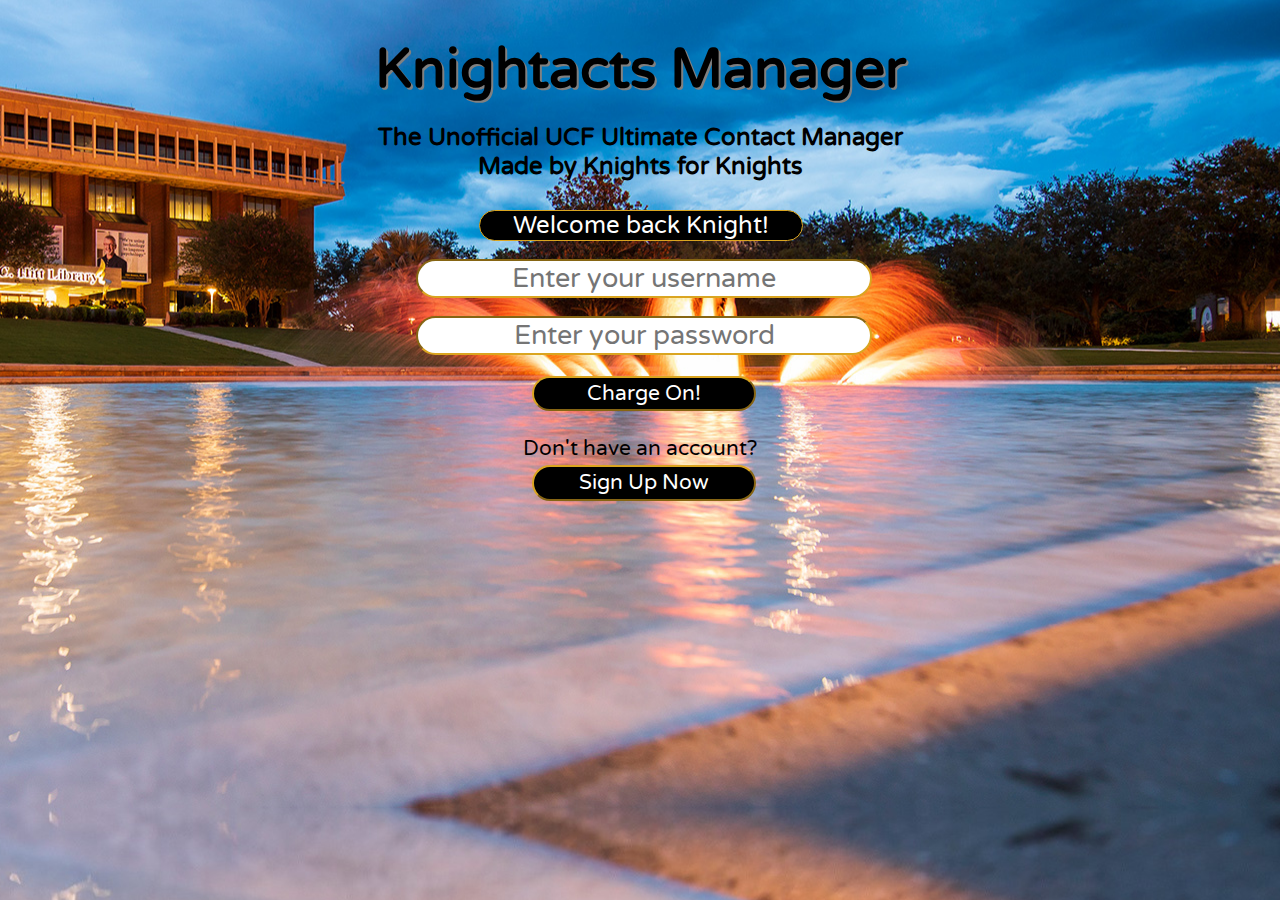
==== index.html @ 1fb314c5 "front end progress" ====
<!DOCTYPE html>
<html>
<head>
    <title>Knightacts Manager</title>
    <script type="text/javascript" src="js/md5.js"></script>  <!--hash file-->
    <script type="text/javascript" src="js/code.js"></script> <!--back end-->
    <link href="css/styles.css" rel="stylesheet" type="text/css">	
    <link href="https://fonts.googleapis.com/css?family=Varela+Round|Calibri" rel="stylesheet">
    
</head>    
<body style =   "background-image: url('images/ucf2.jpg'),url('images/ucf2b.jpg'); 
                background-repeat: no-repeat, repeat-y;
                background-position: center right;">

    <h1 id="title">Knightacts Manager</h1>
    <h2 id="inner-title">The Unofficial UCF Ultimate Contact Manager<br> Made by Knights for Knights</h2>

    <div id="loginDiv">
        <span id="welcome">Welcome back Knight!</span><br>
        <input type="text" id="loginName" placeholder="Enter your username" /><br />
        <input type="password" id="loginPassword" placeholder="Enter your password"/><br />
        <button type="button" id="loginButton" class="buttons" onclick="doLogin();"> Charge On! </button><br>
        <span id="createAccount"><br>Don't have an account?</span><br>
        <button type="button" id="signup" class="buttons" onclick="doSignUp();"> Sign Up Now </button>
        <span id="loginResult"></span> <!--error-->
    </div>
    
</body>
</html>
---- css/styles.css ----
body
{
    background-color: darkblue;
    background-position: top left;
    margin: 0;
    padding: 0;
    overflow: hidden;
}

#title 
{
    font-size: 55px;
    font-family: 'Varela Round', 'Calibri', Arial;
    text-align: center;
    color:black;
    width: 100%;
    text-shadow: 2px 2px gray;
    margin-bottom: 1.5%;
}

#white-title
{
    font-size: 55px;
    font-family: 'Varela Round', 'Calibri', Arial;
    text-align: center;
    color:white;
    text-shadow: 2px 3px black;
    width: 100%;
    margin-bottom: 1.5%;
}

#inner-title
{
    font-family: 'Varela Round', 'Calibri', Arial;
    text-align: center;
    color: black;
    width: 100%;
    margin-bottom: 2%;
}

#loginDiv
{
    font-size: 30px;
    width: 70%;
    margin: auto;
}

#loggedInDiv
{
    font-size: 30px;
    width: 70%;
    margin-left: 15%;
    padding: 25px;
    background-color: #b2b2b2;
}

#accessUIDiv
{
    font-size: 30px;
    width: 70%;
    margin-left: 15%;
    padding: 25px;
    background-color: #b2b2b2;
}

.buttons
{
    font-size: 0.7em;
    font-family: 'Varela Round', 'Calibri', Arial;
    text-align: center;
    color: white;
    background-color: black;
    border-radius: 50px;
    border-color: goldenrod;
    outline: 0;
    height: 1.7em;
    width: 8em;
    margin-left: 38%;
    
    width: 25%;
}

.buttons:hover
{
    color: #FFFFFF;
    background-color: goldenrod;
    opacity: 95%;
}

#loginName
{
    font-size: 27px;
}
#loginPassword
{
	font-size: 27px;
}
#searchText
{
	font-size: 30px;
}
#colorText
{
	font-size: 30px;
}

input[type="text"],input[type="password"]
{
    border-radius: 25px;
    border-color: goldenrod;
    background-color: white;
    text-align: center;
    width: 50%;
    margin-left: 25%;
    margin-bottom: 2%;
    font-size: 0.5em;
    outline: 0;
    font-family: 'Varela Round', 'Calibri', Arial;
}

#welcome
{
    border-radius: 20px;
    border-width: 50%;
    border-bottom: 1.3px solid goldenrod;
    border-top: 1.3px solid goldenrod;
    border-left: 1px solid goldenrod;
    border-right: 1px solid goldenrod;
    display: inline-block;
    background-color: black;
    font-size: 0.8em;
    width: 36%;
    text-align: center;
    margin-left: 32%;
    margin-bottom: 2%;
    font-family: 'Varela Round', 'Calibri', Arial;
    color: white;
}

#createAccount
{
    display: inline-block;
    width: 90%;
    margin-left: 5%;
    font-size: 0.7em;
    text-align: center;
    font-family: 'Varela Round', 'Calibri', Arial;
    color: black;
}

#haveAccount
{
    display: inline-block;
    width: 90%;
    margin-left: 5%;
    font-size: 0.7em;
    text-align: center;
    font-family: 'Varela Round', 'Calibri', Arial;
    color: white;
    text-shadow: 1px 1px black;
}

#loginResult
{
    display: inline-block;
    font-size: 0.8em;
    width: 90%;
    text-align: center;
    margin-left: 5%;
    margin-bottom: 2%;
    font-family: 'Varela Round', 'Calibri', Arial;
    color: #95060a;
}

#userName
{
    display: inline-block;
    width: 80%;
    margin-left: 10%;
    text-align: center;
}

#logoutButton
{
    width: 20%;
    margin-left: 40%;
}

select
{
    width: 30%;
    margin-left: 35%;
    margin-top: 2%;
    font-size: 0.75em;
    font-family: 'Varela Round', 'Calibri', Arial;
}

#colorSearchResult
{
    display: none;
}

#colorAddResult
{
    display: inline-block;
    font-size: 0.8em;
    width: 90%;
    text-align: center;
    margin-left: 5%;
    margin-top: 2%;
    margin-bottom: 1%;
    font-family: 'Varela Round', 'Calibri', Arial;
    color: #95060a;
}
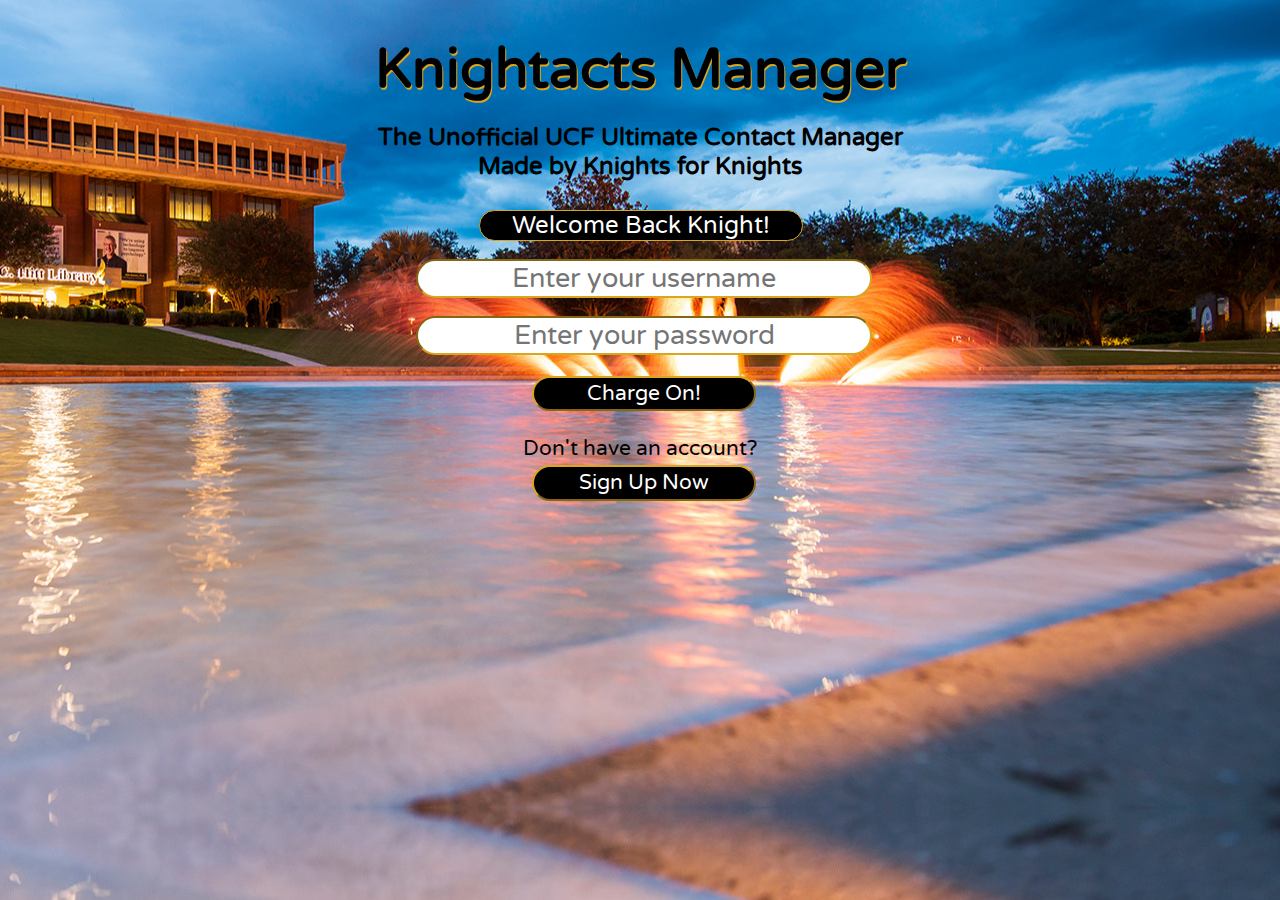
==== commit 0bfd83f8: "Merge branch 'master' into api" ====
--- a/index.html
+++ b/index.html
@@ -16,7 +16,7 @@
     <h2 id="inner-title">The Unofficial UCF Ultimate Contact Manager<br> Made by Knights for Knights</h2>
 
     <div id="loginDiv">
-        <span id="welcome">Welcome back Knight!</span><br>
+        <span id="welcome">Welcome Back Knight!</span><br>
         <input type="text" id="loginName" placeholder="Enter your username" /><br />
         <input type="password" id="loginPassword" placeholder="Enter your password"/><br />
         <button type="button" id="loginButton" class="buttons" onclick="doLogin();"> Charge On! </button><br>
--- a/css/styles.css
+++ b/css/styles.css
@@ -1,8 +1,11 @@
 
 body
 {
-    background-color: darkblue;
-    background-position: top left;
+    background-color: darkblue; /*back-up color if pictures don't load*/
+    background-image: url('../images/ucf1.jpg'),url('../images/ucf1b.jpg'); 
+	background-repeat: no-repeat, repeat-y;
+	background-position-x: 50%;
+    background-position-y: 20%;
     margin: 0;
     padding: 0;
     overflow: hidden;
@@ -15,18 +18,7 @@
     text-align: center;
     color:black;
     width: 100%;
-    text-shadow: 2px 2px gray;
-    margin-bottom: 1.5%;
-}
-
-#white-title
-{
-    font-size: 55px;
-    font-family: 'Varela Round', 'Calibri', Arial;
-    text-align: center;
-    color:white;
-    text-shadow: 2px 3px black;
-    width: 100%;
+    text-shadow: 1px 2px goldenrod;
     margin-bottom: 1.5%;
 }
 
@@ -39,34 +31,37 @@
     margin-bottom: 2%;
 }
 
-#loginDiv
+#loginDiv /*Welcome back Knight!*/
 {
     font-size: 30px;
     width: 70%;
     margin: auto;
 }
 
-#loggedInDiv
-{
-    font-size: 30px;
-    width: 70%;
-    margin-left: 15%;
+#accessUIDiv /* big block in main contact page*/
+{
+    border-radius: 2em;
+    font-size: 30px;
+    width: 80%;
+    margin-top: 2%;
+    margin-left: 8%;
+    align-self: center;
     padding: 25px;
-    background-color: #b2b2b2;
-}
-
-#accessUIDiv
-{
-    font-size: 30px;
-    width: 70%;
-    margin-left: 15%;
-    padding: 25px;
-    background-color: #b2b2b2;
+    background-color: goldenrod;
+}
+
+#searchOrAdd
+{
+    border-radius: 2em;
+    font-size: 30px;
+    width: 80%;
+    margin-left: 8%;
+    align-self: center;
 }
 
 .buttons
 {
-    font-size: 0.7em;
+    font-size: 70%;
     font-family: 'Varela Round', 'Calibri', Arial;
     text-align: center;
     color: white;
@@ -96,13 +91,34 @@
 {
 	font-size: 27px;
 }
-#searchText
-{
-	font-size: 30px;
-}
-#colorText
-{
-	font-size: 30px;
+#searchBar
+{
+    background: url(../images/search_icon.png) no-repeat scroll .5px .5px;
+    background-color: white;
+    background-size: 40px 40px;
+    background-repeat: no-repeat; 
+    padding-left:45px;
+    font-size: 30px;
+    text-align: justify;
+    display: inline-block;
+}
+
+
+#addContact
+{
+    width: 20%;
+}
+
+#contact
+{
+    border-radius: 2em;
+    font-size: 30px;
+    width: 80%;
+    margin-top: 2%;
+    margin-left: 8%;
+    align-self: center;
+    padding: 25px;
+    background-color: goldenrod;
 }
 
 input[type="text"],input[type="password"]
@@ -157,11 +173,10 @@
     font-size: 0.7em;
     text-align: center;
     font-family: 'Varela Round', 'Calibri', Arial;
-    color: white;
-    text-shadow: 1px 1px black;
-}
-
-#loginResult
+    color:black;
+}
+
+#loginResult /* I'm not sure what this does*/
 {
     display: inline-block;
     font-size: 0.8em;
@@ -183,9 +198,72 @@
 
 #logoutButton
 {
-    width: 20%;
+    border-radius:20%;
+    width: 10%;
     margin-left: 40%;
-}
+    width: 5em;
+    height: 3.5em;
+    margin-left: 38%;
+    border-color: transparent;
+    background-color: transparent;
+    background-repeat: no-repeat;
+    background-size: 50px 50px;
+    height: 60px;  
+    width: 60px;
+    position:absolute;
+    top:1%;
+    right:1%;
+    background-image: url('../images/logOut.png');
+}
+
+#logoutButton:hover
+{
+    background-color: goldenrod;
+    border-color: gray;
+    opacity: 100%;
+}
+
+#buttonDiv
+{
+    margin-top: 2%;
+    margin-left: 10%;
+    width:80%;
+    text-align: left;
+    background-color: transparent;
+}
+
+.inner
+{
+    margin-left: 12%;
+    font-family: 'Varela Round', 'Calibri', Arial;
+    font-size: 150%;
+    display: inline-block;
+    width: 20em;
+    margin-right: -30%;
+    text-size-adjust: 30%;
+}
+
+.inner-2
+{
+    margin-left: 5%;
+    font-family: 'Varela Round', 'Calibri', Arial;
+    font-size: 150%;
+    display: inline-block;
+    width: 20em;
+    margin-right: -30%;
+    text-size-adjust: 30%;
+}
+
+#searchOrAdd
+{
+    border-radius: 0;
+    margin-top: 2%;
+    margin-left: 0;
+    width:100%;
+    background-color: red;
+}
+
+
 
 select
 {
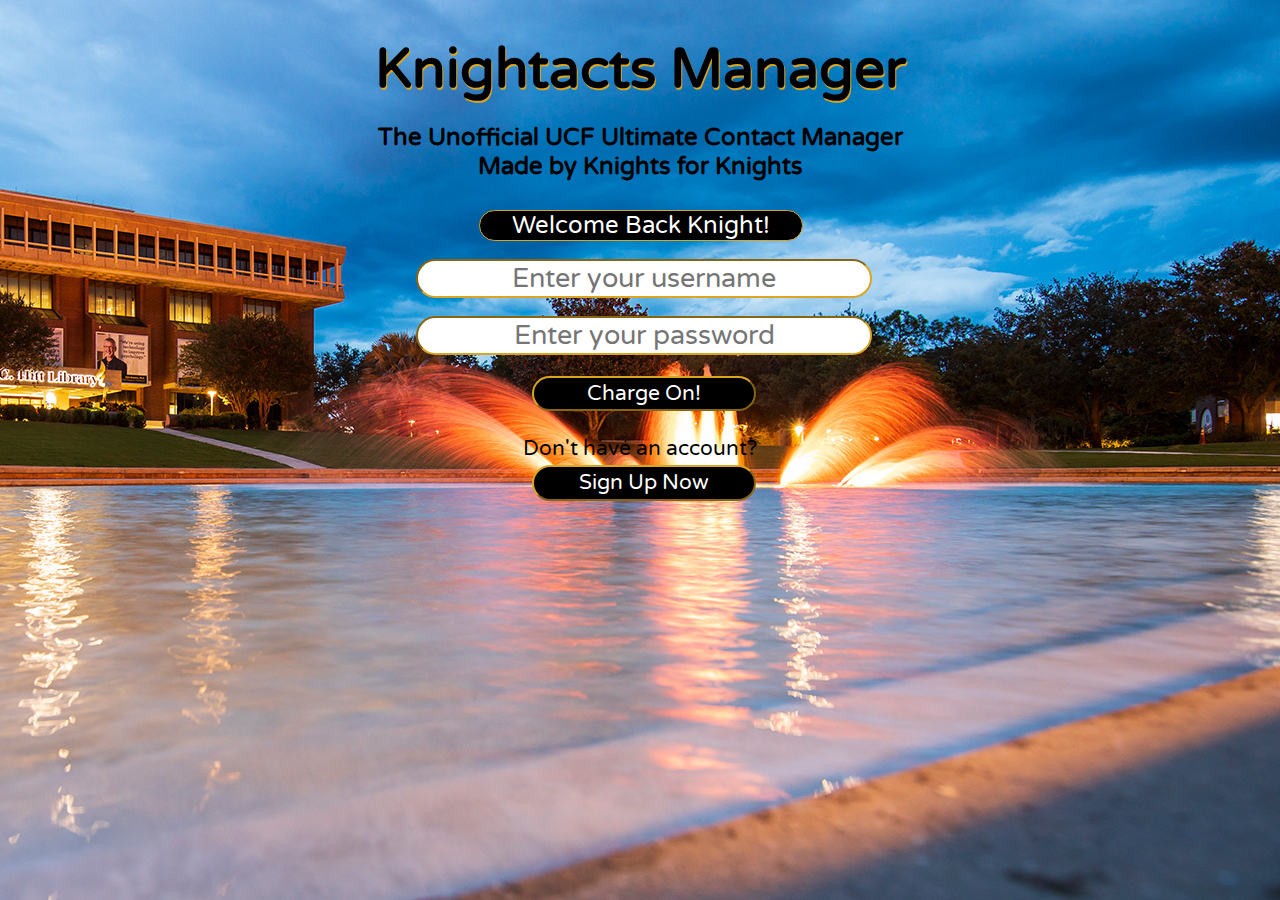
==== commit e5288a91: "updated IDs and linked some buttons" ====
--- a/index.html
+++ b/index.html
@@ -3,14 +3,14 @@
 <head>
     <title>Knightacts Manager</title>
     <script type="text/javascript" src="js/md5.js"></script>  <!--hash file-->
-    <script type="text/javascript" src="js/code.js"></script> <!--back end-->
+    <script type="text/javascript" src="js/Javascript.js"></script> <!--back end-->
     <link href="css/styles.css" rel="stylesheet" type="text/css">	
     <link href="https://fonts.googleapis.com/css?family=Varela+Round|Calibri" rel="stylesheet">
     
 </head>    
 <body style =   "background-image: url('images/ucf2.jpg'),url('images/ucf2b.jpg'); 
-                background-repeat: no-repeat, repeat-y;
-                background-position: center right;">
+                 background-repeat: no-repeat, repeat-y;
+                 background-position: top -170px  right;">
 
     <h1 id="title">Knightacts Manager</h1>
     <h2 id="inner-title">The Unofficial UCF Ultimate Contact Manager<br> Made by Knights for Knights</h2>
@@ -21,7 +21,7 @@
         <input type="password" id="loginPassword" placeholder="Enter your password"/><br />
         <button type="button" id="loginButton" class="buttons" onclick="doLogin();"> Charge On! </button><br>
         <span id="createAccount"><br>Don't have an account?</span><br>
-        <button type="button" id="signup" class="buttons" onclick="doSignUp();"> Sign Up Now </button>
+        <button type="button" id="signup" class="buttons" onclick="moveToSignUp();"> Sign Up Now </button>
         <span id="loginResult"></span> <!--error-->
     </div>
     
--- a/css/styles.css
+++ b/css/styles.css
@@ -5,10 +5,10 @@
     background-image: url('../images/ucf1.jpg'),url('../images/ucf1b.jpg'); 
 	background-repeat: no-repeat, repeat-y;
 	background-position-x: 50%;
-    background-position-y: 20%;
+    background-position-y: -50px;
     margin: 0;
-    padding: 0;
-    overflow: hidden;
+    padding: 0;  
+    overflow-x: hidden;
 }
 
 #title 
@@ -31,32 +31,11 @@
     margin-bottom: 2%;
 }
 
-#loginDiv /*Welcome back Knight!*/
+#loginDiv /*: Welcome back Knight!*/
 {
     font-size: 30px;
     width: 70%;
     margin: auto;
-}
-
-#accessUIDiv /* big block in main contact page*/
-{
-    border-radius: 2em;
-    font-size: 30px;
-    width: 80%;
-    margin-top: 2%;
-    margin-left: 8%;
-    align-self: center;
-    padding: 25px;
-    background-color: goldenrod;
-}
-
-#searchOrAdd
-{
-    border-radius: 2em;
-    font-size: 30px;
-    width: 80%;
-    margin-left: 8%;
-    align-self: center;
 }
 
 .buttons
@@ -72,8 +51,9 @@
     height: 1.7em;
     width: 8em;
     margin-left: 38%;
-    
+    /* Fix text spilling out of button resizing issue*/
     width: 25%;
+    cursor: pointer;
 }
 
 .buttons:hover
@@ -83,45 +63,36 @@
     opacity: 95%;
 }
 
-#loginName
+#loginName,#loginPassword, #signupText, #signupPassword
 {
     font-size: 27px;
 }
-#loginPassword
-{
-	font-size: 27px;
-}
+
+#addContact /*button*/
+{
+    width: 90%;
+    border-color: gold;
+    display: inline-block;
+    margin-top: 4%;
+}
+
 #searchBar
 {
     background: url(../images/search_icon.png) no-repeat scroll .5px .5px;
     background-color: white;
-    background-size: 40px 40px;
+    border-width: 2.5px;
+    border-color: gold;
+    background-size: 35px 33px;
     background-repeat: no-repeat; 
     padding-left:45px;
-    font-size: 30px;
+    font-size: 26px;
     text-align: justify;
     display: inline-block;
-}
-
-
-#addContact
-{
-    width: 20%;
-}
-
-#contact
-{
-    border-radius: 2em;
-    font-size: 30px;
-    width: 80%;
-    margin-top: 2%;
-    margin-left: 8%;
-    align-self: center;
-    padding: 25px;
-    background-color: goldenrod;
-}
-
-input[type="text"],input[type="password"]
+    width: 55%;
+    margin-top: 1.5%;
+}
+
+input[type="text"], input[type="password"]
 {
     border-radius: 25px;
     border-color: goldenrod;
@@ -135,7 +106,7 @@
     font-family: 'Varela Round', 'Calibri', Arial;
 }
 
-#welcome
+#welcome /*for log in page*/
 {
     border-radius: 20px;
     border-width: 50%;
@@ -154,7 +125,7 @@
     color: white;
 }
 
-#createAccount
+#createAccount, #haveAccount
 {
     display: inline-block;
     width: 90%;
@@ -165,17 +136,6 @@
     color: black;
 }
 
-#haveAccount
-{
-    display: inline-block;
-    width: 90%;
-    margin-left: 5%;
-    font-size: 0.7em;
-    text-align: center;
-    font-family: 'Varela Round', 'Calibri', Arial;
-    color:black;
-}
-
 #loginResult /* I'm not sure what this does*/
 {
     display: inline-block;
@@ -199,10 +159,6 @@
 #logoutButton
 {
     border-radius:20%;
-    width: 10%;
-    margin-left: 40%;
-    width: 5em;
-    height: 3.5em;
     margin-left: 38%;
     border-color: transparent;
     background-color: transparent;
@@ -232,7 +188,22 @@
     background-color: transparent;
 }
 
-.inner
+#searchOrAdd
+{
+    font-family: 'Varela Round', 'Calibri', Arial;
+    font-size: 30px;
+    border-radius: .5em;
+    margin: auto;
+    width:80%;
+    font-size: 30px;
+    background-color: black;
+    padding : 15px;
+    padding-left: 1%;
+    box-shadow: 5px 10px 8px black;
+    border-radius: .5em .5em 0 0;
+}
+
+.inner /* for 2 buttons on same line*/
 {
     margin-left: 12%;
     font-family: 'Varela Round', 'Calibri', Arial;
@@ -243,7 +214,7 @@
     text-size-adjust: 30%;
 }
 
-.inner-2
+.inner-2 /* for 3 buttons on same line*/
 {
     margin-left: 5%;
     font-family: 'Varela Round', 'Calibri', Arial;
@@ -254,32 +225,14 @@
     text-size-adjust: 30%;
 }
 
-#searchOrAdd
-{
-    border-radius: 0;
-    margin-top: 2%;
-    margin-left: 0;
-    width:100%;
-    background-color: red;
-}
-
-
-
-select
-{
-    width: 30%;
-    margin-left: 35%;
-    margin-top: 2%;
-    font-size: 0.75em;
-    font-family: 'Varela Round', 'Calibri', Arial;
-}
-
-#colorSearchResult
+/* EDIT THIS*/
+
+#colorSearchResult /* I'm not sure what this does*/
 {
     display: none;
 }
 
-#colorAddResult
+#contactAddResult, #contactEditResult/* for error msg*/
 {
     display: inline-block;
     font-size: 0.8em;
@@ -291,3 +244,148 @@
     font-family: 'Varela Round', 'Calibri', Arial;
     color: #95060a;
 }
+
+#notesContact /*The text box in add/edit contact*/
+{
+    font-family: 'Varela Round', 'Calibri', Arial;
+    width: 85%;
+    border: 2px solid black;
+    border-radius: 4px;
+    outline: 0;
+    padding-left: 2%;
+    margin-top: 4%;
+    margin-left: 12%;
+    resize: none;
+    font-size: 0.5em;
+    max-height: 400%;
+    box-sizing: border-box;
+    -moz-box-sizing: border-box;
+    -webkit-border-image: border-box;
+    border-image: auto;
+    height: 70px;
+}
+
+.container /*The yellow add/edit contact box*/
+{
+    font-family: 'Varela Round', 'Calibri', Arial;
+    border-radius: .5em;
+    font-size: 25px;
+    width: 50%;
+    margin-top: 2%;
+    margin: auto;
+    padding : 15px;
+    padding-left: 1%;
+    background-color: goldenrod;
+    box-shadow: 5px 10px 8px black;
+}
+
+.container2 /*The list of contacts box*/
+{
+    font-family: 'Varela Round', 'Calibri', Arial;
+    border-radius: 0 0 .5em 0.5em;
+    font-size: 25px;
+    width: 80%;
+    margin-top: 2%;
+    margin: auto;
+    padding : 15px;
+    padding-left: 1%;
+    background-color: goldenrod;
+    box-shadow: 5px 10px 8px black;
+    align-items: center;
+}
+
+.row:after /* 2 column formatting for contacts*/
+{
+    content: "";
+    display: table;
+    clear: both;
+}
+
+label 
+{
+    padding-left: 8%;
+    padding-top: 6%;
+    display: inline-block;
+}
+
+.col-left
+{
+    float: left;
+    width: 40%;
+    margin-top: 2px;
+    margin-right: -10%;
+}
+  
+.col-right 
+{
+    font-size: 150%;
+    float: left;
+    margin-top: 2px;
+    width: 70%;
+    margin-right: 0;
+}
+
+#required /* I'm not sure what this does*/
+{
+    font-family: 'Varela Round', 'Calibri', Arial;
+    color: darkred;
+    font-size: 0.6em;
+}
+
+#firstNameText, #lastNameText, #emailContact, #phoneNumber, #addressContact /*contact input fields*/
+{
+    border-color: black;
+    padding-left: 3.5%;
+    text-align: justify;
+    font-size-adjust: initial;
+    width: 80%;
+    margin-left: 12%;
+    margin-bottom: 2%;
+    font-size: 0.5em;
+    outline: 0;
+    font-family: 'Varela Round', 'Calibri', Arial;
+}
+
+/* for black bar formatting */
+.left 
+{
+    float: left;
+    width: 25%;
+}
+  
+.right 
+{
+    float: left;
+    width: 75%;
+    margin-left: 0;
+}
+
+.container2 button 
+{
+    margin: auto;
+    font-family: 'Varela Round', 'Calibri', Arial;
+    font-size: 0.9em;
+    border-radius: 0.5em;
+    background-color: black; /* Green background */
+    border: 1px solid white; /* Green border */
+    color: white;
+    padding: 10px 24px; /* Some padding */
+    cursor: pointer;
+    width: 50%;
+    display: block;
+    outline: 0;
+}
+
+.container2 button:not(:last-child) 
+{
+    border-bottom: none; /* Prevent double borders */
+}
+
+.container2 button:hover 
+{
+    color: #FFFFFF;
+    border-color: black;
+    background-color: gold;
+    color: black;
+    opacity: 95%;
+}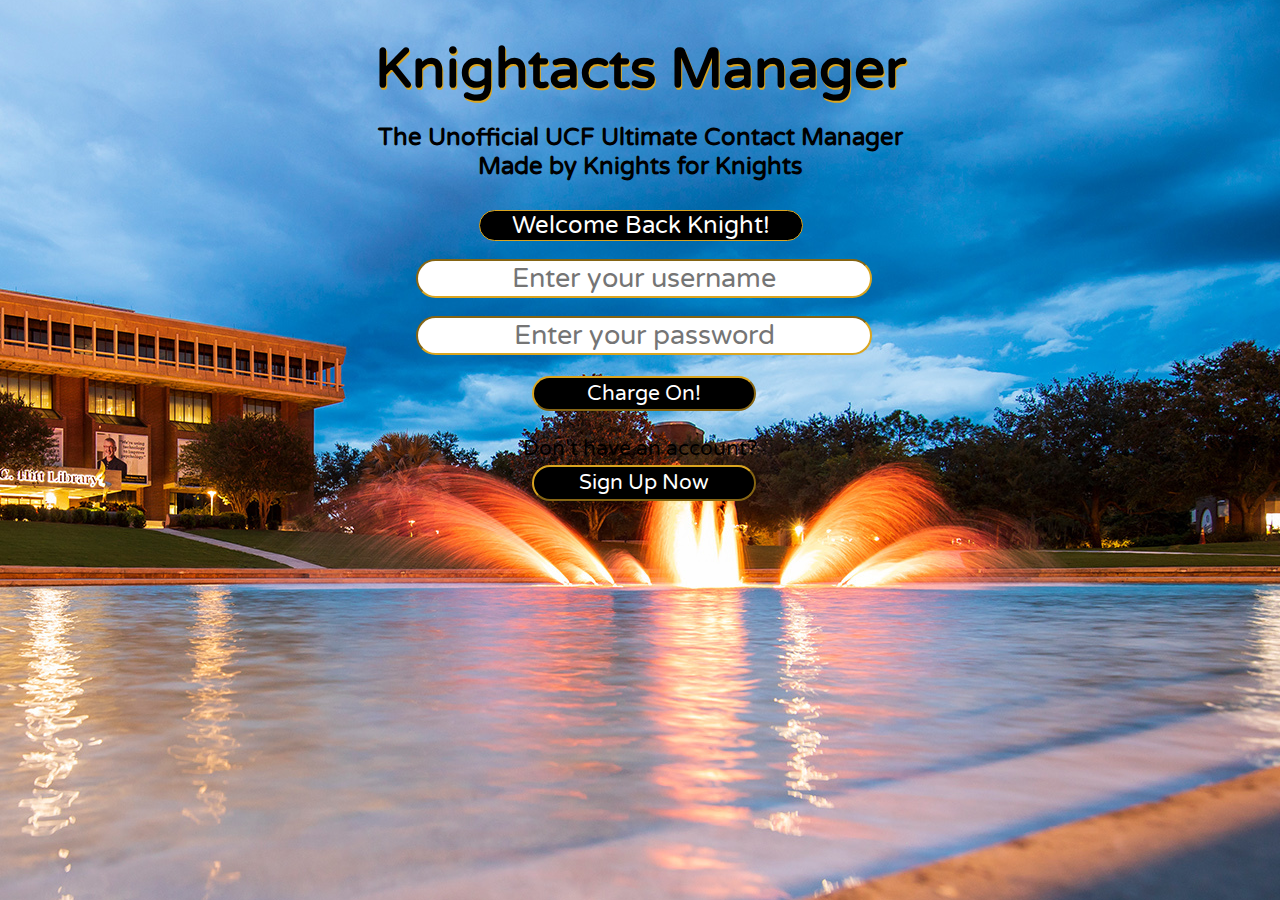
==== commit 647f3806: "formatting issues" ====
--- a/index.html
+++ b/index.html
@@ -10,7 +10,7 @@
 </head>    
 <body style =   "background-image: url('images/ucf2.jpg'),url('images/ucf2b.jpg'); 
                  background-repeat: no-repeat, repeat-y;
-                 background-position: top -170px  right;">
+                 background-position: top -70px right;">
 
     <h1 id="title">Knightacts Manager</h1>
     <h2 id="inner-title">The Unofficial UCF Ultimate Contact Manager<br> Made by Knights for Knights</h2>
@@ -22,7 +22,7 @@
         <button type="button" id="loginButton" class="buttons" onclick="doLogin();"> Charge On! </button><br>
         <span id="createAccount"><br>Don't have an account?</span><br>
         <button type="button" id="signup" class="buttons" onclick="moveToSignUp();"> Sign Up Now </button>
-        <span id="loginResult"></span> <!--error-->
+        <span id="loginResult"></span> <!--error field-->
     </div>
     
 </body>
--- a/css/styles.css
+++ b/css/styles.css
@@ -5,7 +5,7 @@
     background-image: url('../images/ucf1.jpg'),url('../images/ucf1b.jpg'); 
 	background-repeat: no-repeat, repeat-y;
 	background-position-x: 50%;
-    background-position-y: -50px;
+    background-position-y: -100px;
     margin: 0;
     padding: 0;  
     overflow-x: hidden;
@@ -63,7 +63,7 @@
     opacity: 95%;
 }
 
-#loginName,#loginPassword, #signupText, #signupPassword
+#loginName,#loginPassword, #newUserName, #newPassword
 {
     font-size: 27px;
 }
@@ -136,14 +136,16 @@
     color: black;
 }
 
-#loginResult /* I'm not sure what this does*/
-{
-    display: inline-block;
+#loginResult, #signUpResult, #contactAddResult, #contactSearchResult, #contactEditResult
+{
+    display: inline-block;
+    background-color:goldenrod;
     font-size: 0.8em;
-    width: 90%;
-    text-align: center;
-    margin-left: 5%;
+    width: 70%;
+    text-align: center;
+    margin-top: 1%;
     margin-bottom: 2%;
+    margin-left: 15%;
     font-family: 'Varela Round', 'Calibri', Arial;
     color: #95060a;
 }
@@ -181,11 +183,17 @@
 
 #buttonDiv
 {
-    margin-top: 2%;
     margin-left: 10%;
-    width:80%;
     text-align: left;
     background-color: transparent;
+    /* TESTING HERE */
+    box-sizing: border-box;
+    -moz-box-sizing: border-box;
+    -webkit-border-image: border-box;
+    border-image: auto;
+
+    width:80%;
+    height: 30%;
 }
 
 #searchOrAdd
@@ -206,8 +214,8 @@
 .inner /* for 2 buttons on same line*/
 {
     margin-left: 12%;
-    font-family: 'Varela Round', 'Calibri', Arial;
     font-size: 150%;
+    font-family: 'Varela Round', 'Calibri', Arial;
     display: inline-block;
     width: 20em;
     margin-right: -30%;
@@ -245,7 +253,7 @@
     color: #95060a;
 }
 
-#notesContact /*The text box in add/edit contact*/
+#notesContact, #notesContact2 /*The text box in add/edit contact*/
 {
     font-family: 'Varela Round', 'Calibri', Arial;
     width: 85%;
@@ -257,7 +265,6 @@
     margin-left: 12%;
     resize: none;
     font-size: 0.5em;
-    max-height: 400%;
     box-sizing: border-box;
     -moz-box-sizing: border-box;
     -webkit-border-image: border-box;
@@ -292,6 +299,7 @@
     background-color: goldenrod;
     box-shadow: 5px 10px 8px black;
     align-items: center;
+    
 }
 
 .row:after /* 2 column formatting for contacts*/
@@ -325,14 +333,15 @@
     margin-right: 0;
 }
 
-#required /* I'm not sure what this does*/
+#required
 {
     font-family: 'Varela Round', 'Calibri', Arial;
     color: darkred;
     font-size: 0.6em;
 }
 
-#firstNameText, #lastNameText, #emailContact, #phoneNumber, #addressContact /*contact input fields*/
+#firstNameText, #lastNameText, #emailContact, #phoneNumber, #addressContact,
+#firstNameText2, #lastNameText2, #emailContact2, #phoneNumber2, #addressContact2 /*contact input fields*/
 {
     border-color: black;
     padding-left: 3.5%;
@@ -376,9 +385,10 @@
     outline: 0;
 }
 
-.container2 button:not(:last-child) 
-{
-    border-bottom: none; /* Prevent double borders */
+/* Prevent double borders */
+/*.container2 button:not(:last-child) 
+{
+    border-bottom: none; 
 }
 
 .container2 button:hover 
@@ -388,4 +398,38 @@
     background-color: gold;
     color: black;
     opacity: 95%;
-}+}
+*/
+
+#myUL {
+    list-style-type: none;
+    padding: 0;
+    margin: 0;
+  }
+  
+  #myUL li a {
+    margin: auto;
+    font-family: 'Varela Round', 'Calibri', Arial;
+    font-size: 0.9em;
+    border-radius: 0.5em;
+    background-color: black;
+    border: 1px solid white;
+    color: white;
+    padding: 10px 24px; /* Some padding */
+    cursor: pointer;
+    width: 50%;
+    display: block;
+    outline: 0;
+    text-align: center;
+    margin-top: -1px; /* Prevent double borders */
+    text-decoration: none;
+    display: block
+  }
+  
+  #myUL li a:hover:not(.header) {
+    color: #FFFFFF;
+    border-color: black;
+    background-color: gold;
+    color: black;
+    opacity: 95%;
+  }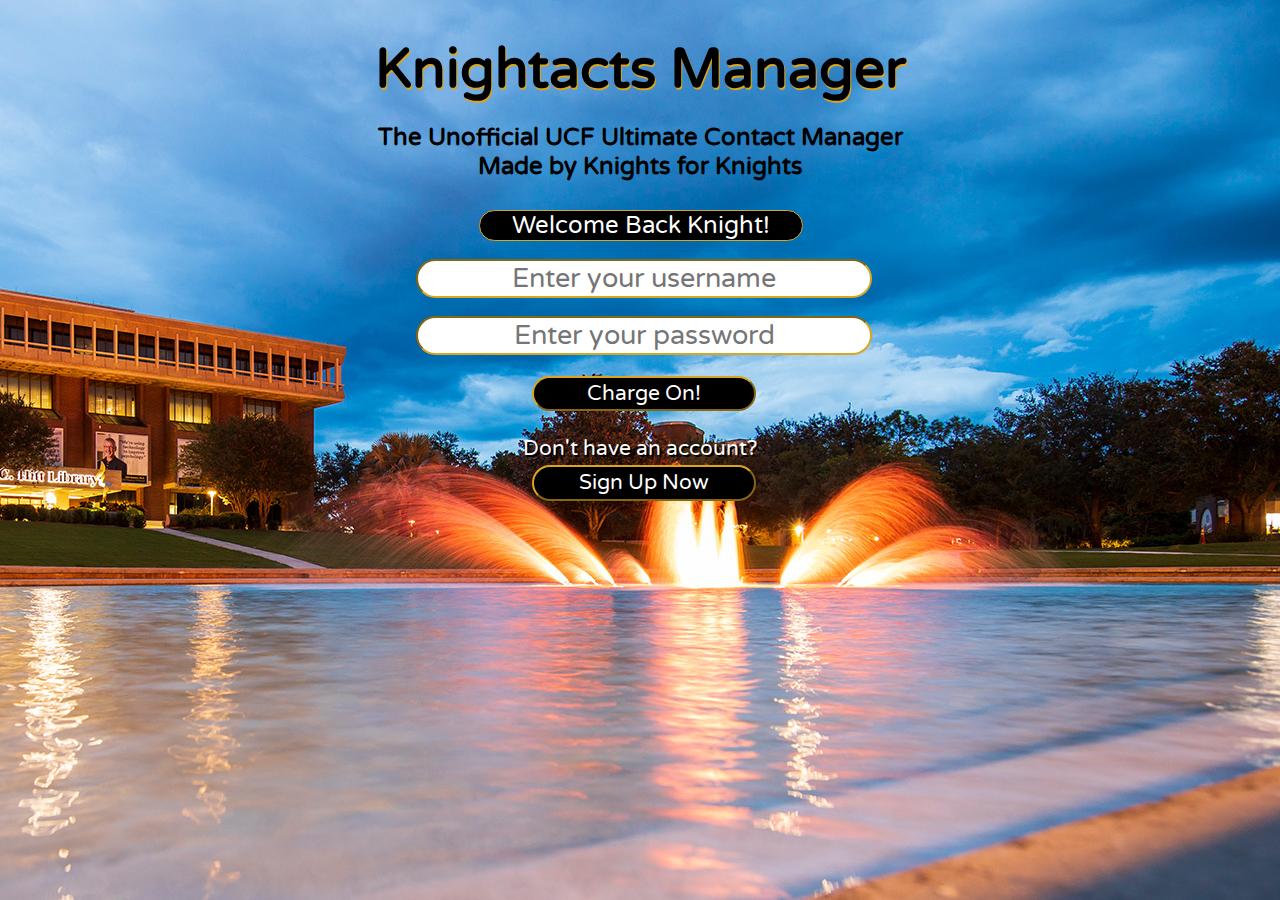
==== commit 15e323fc: "Merge pull request #12 from COP4331Group10/front_end" ====
--- a/index.html
+++ b/index.html
@@ -9,7 +9,7 @@
     
 </head>    
 <body style =   "background-image: url('images/ucf2.jpg'),url('images/ucf2b.jpg'); 
-                 background-repeat: no-repeat, repeat-y;
+                 background-repeat: repeat-x, repeat-y;
                  background-position: top -70px right;">
 
     <h1 id="title">Knightacts Manager</h1>
--- a/css/styles.css
+++ b/css/styles.css
@@ -3,7 +3,7 @@
 {
     background-color: darkblue; /*back-up color if pictures don't load*/
     background-image: url('../images/ucf1.jpg'),url('../images/ucf1b.jpg'); 
-	background-repeat: no-repeat, repeat-y;
+	background-repeat: repeat-x, repeat-y;
 	background-position-x: 50%;
     background-position-y: -100px;
     margin: 0;
@@ -133,7 +133,8 @@
     font-size: 0.7em;
     text-align: center;
     font-family: 'Varela Round', 'Calibri', Arial;
-    color: black;
+    color: white;
+    text-shadow: 2px 1.5px black;
 }
 
 #loginResult, #signUpResult, #contactAddResult, #contactSearchResult, #contactEditResult
@@ -369,21 +370,21 @@
     margin-left: 0;
 }
 
-.container2 button 
+/*.container2 button 
 {
     margin: auto;
     font-family: 'Varela Round', 'Calibri', Arial;
     font-size: 0.9em;
     border-radius: 0.5em;
-    background-color: black; /* Green background */
-    border: 1px solid white; /* Green border */
+    background-color: black; 
+    border: 1px solid white;
     color: white;
-    padding: 10px 24px; /* Some padding */
+    padding: 10px 24px; 
     cursor: pointer;
     width: 50%;
     display: block;
     outline: 0;
-}
+}*/
 
 /* Prevent double borders */
 /*.container2 button:not(:last-child) 
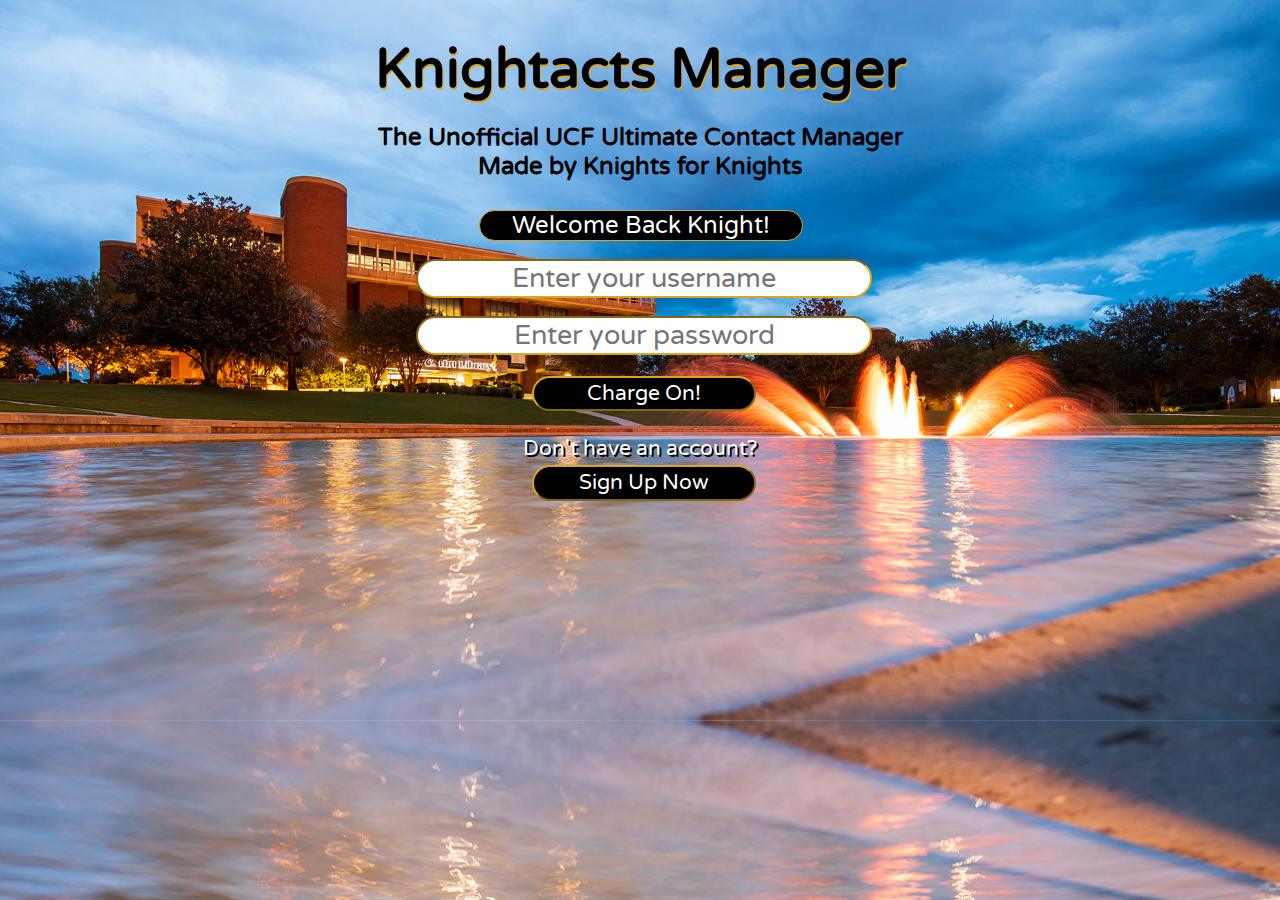
==== commit fa256c26: "background formatting- will fill whole screen now" ====
--- a/index.html
+++ b/index.html
@@ -2,15 +2,13 @@
 <html>
 <head>
     <title>Knightacts Manager</title>
-    <script type="text/javascript" src="js/md5.js"></script>  <!--hash file-->
-    <script type="text/javascript" src="js/Javascript.js"></script> <!--back end-->
     <link href="css/styles.css" rel="stylesheet" type="text/css">	
     <link href="https://fonts.googleapis.com/css?family=Varela+Round|Calibri" rel="stylesheet">
-    
+    <script type="text/javascript" src="js/md5.js"></script>        <!--hash file-->
+    <script type="text/javascript" src="js/Javascript.js"></script> <!--back end-->  
 </head>    
 <body style =   "background-image: url('images/ucf2.jpg'),url('images/ucf2b.jpg'); 
-                 background-repeat: repeat-x, repeat-y;
-                 background-position: top -70px right;">
+                 background-repeat: no-repeat, repeat-y;">
 
     <h1 id="title">Knightacts Manager</h1>
     <h2 id="inner-title">The Unofficial UCF Ultimate Contact Manager<br> Made by Knights for Knights</h2>
--- a/css/styles.css
+++ b/css/styles.css
@@ -3,9 +3,8 @@
 {
     background-color: darkblue; /*back-up color if pictures don't load*/
     background-image: url('../images/ucf1.jpg'),url('../images/ucf1b.jpg'); 
-	background-repeat: repeat-x, repeat-y;
-	background-position-x: 50%;
-    background-position-y: -100px;
+    background-repeat: no-repeat, repeat-y;
+    background-size: cover;
     margin: 0;
     padding: 0;  
     overflow-x: hidden;
